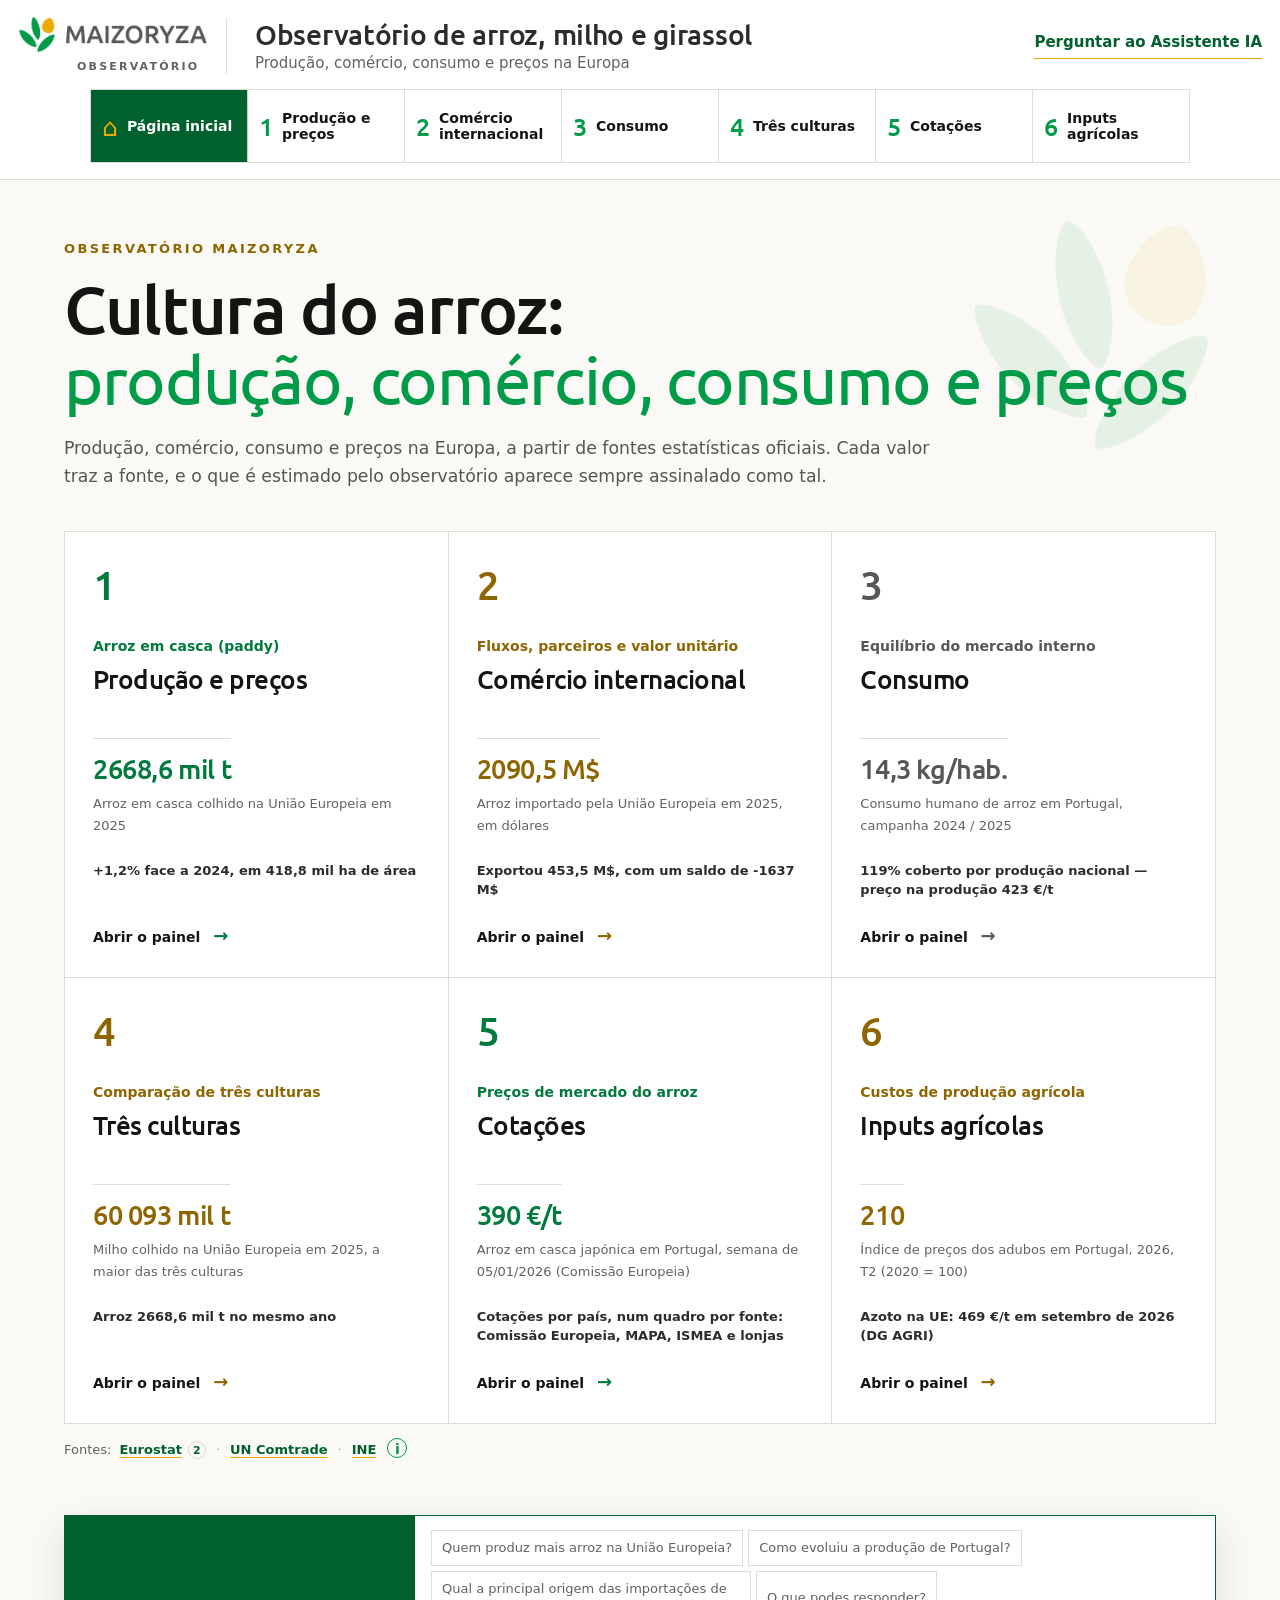
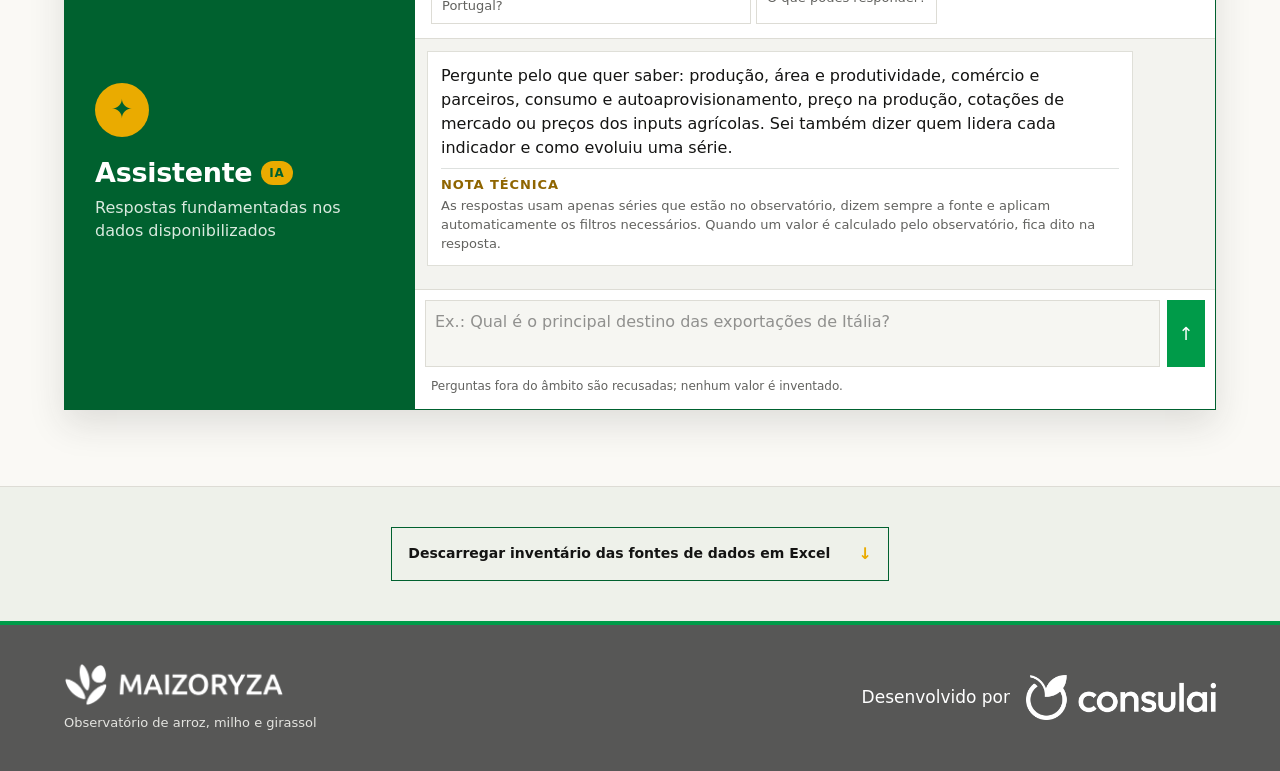
==== index.html @ d1c2bb82 "Adicionar index.html na raiz para o GitHub Pages" ====
<!doctype html>
<html lang="pt">
<head>
<meta charset="utf-8">
<base href="observatorio-maizoryza/">
<meta name="viewport" content="width=device-width,initial-scale=1,viewport-fit=cover">
<title>Observatório Maizoryza</title>
<meta name="description" content="Produção, comércio, consumo e preços de arroz, milho e girassol na Europa, a partir de fontes estatísticas oficiais.">
<link rel="icon" type="image/png" href="./favicon.png">
<link rel="stylesheet" href="./assets/index-Bw8ktwnq.css">
<style>body{margin:0;background:#faf9f5;color:#141413}</style>
</head>
<body>
<div id="root"></div>
<script type="module" src="./assets/index-DgbcGslH.js"></script>
</body>
</html>
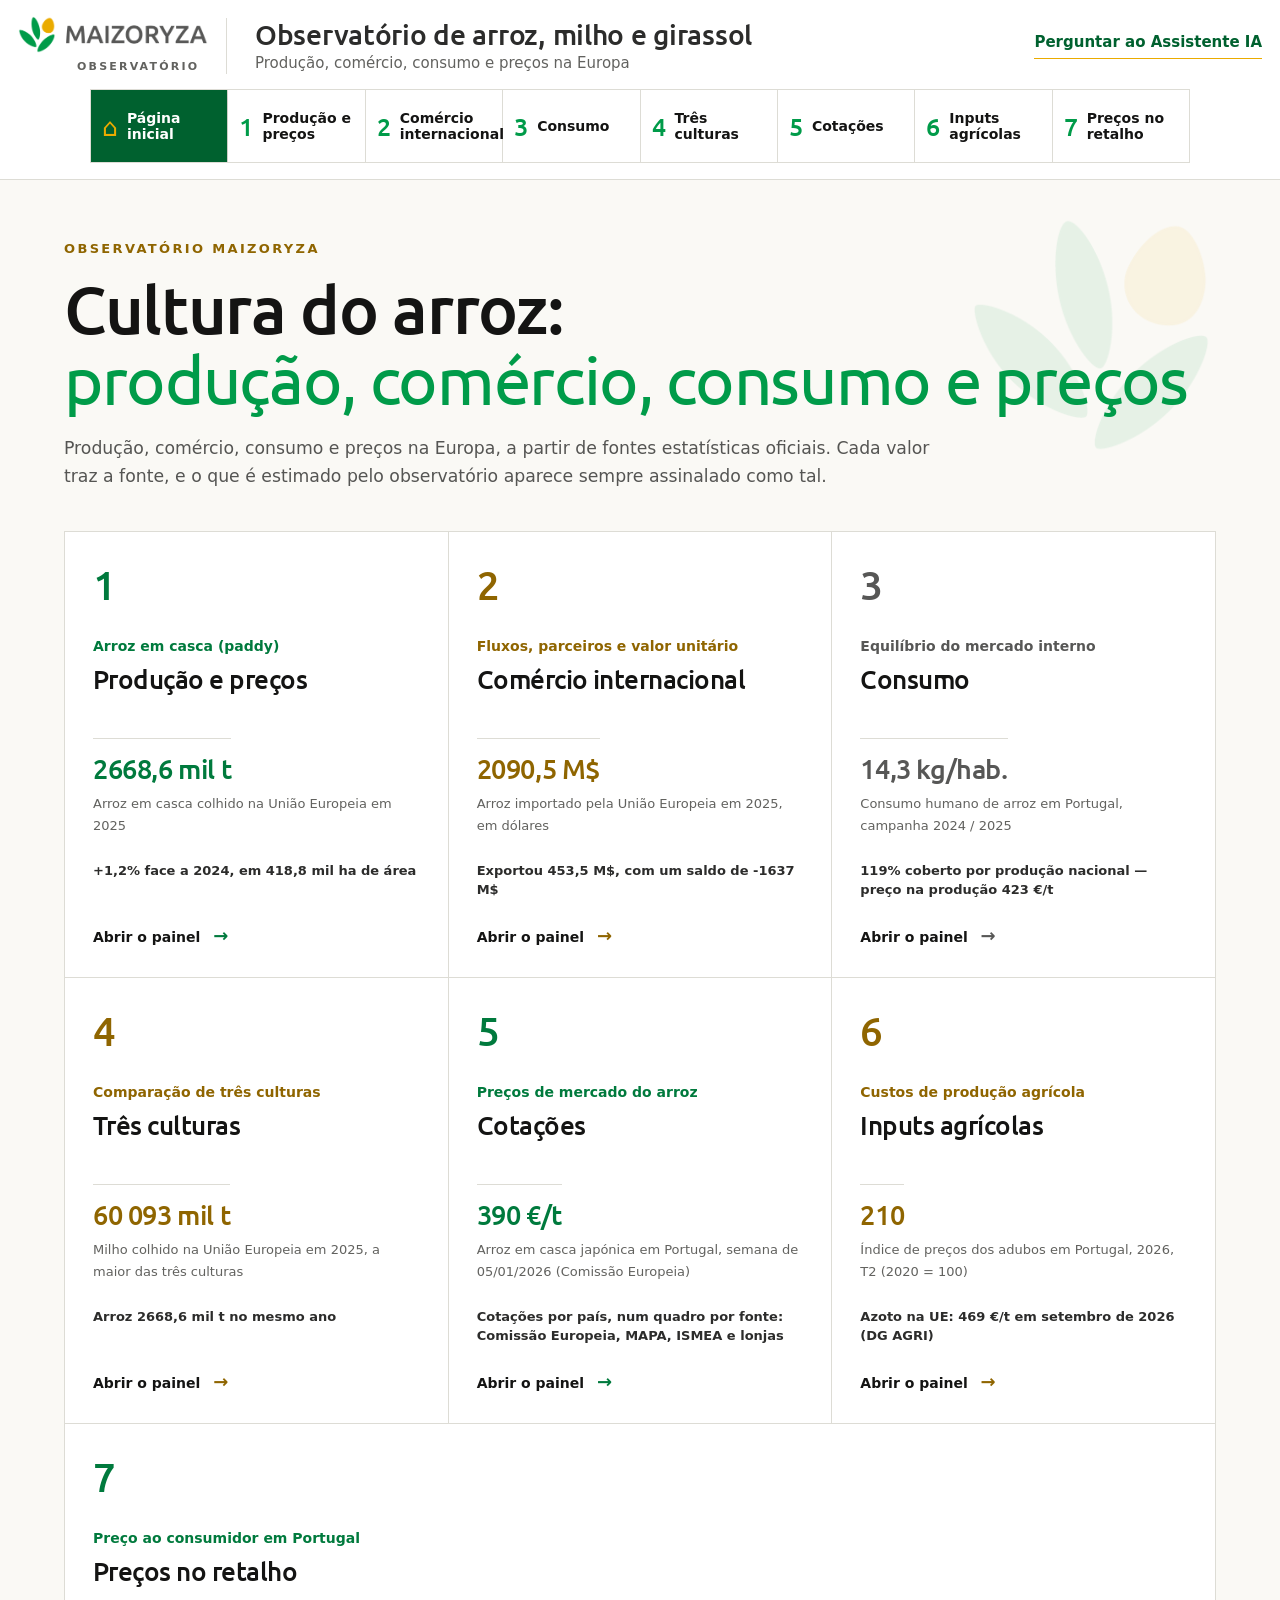
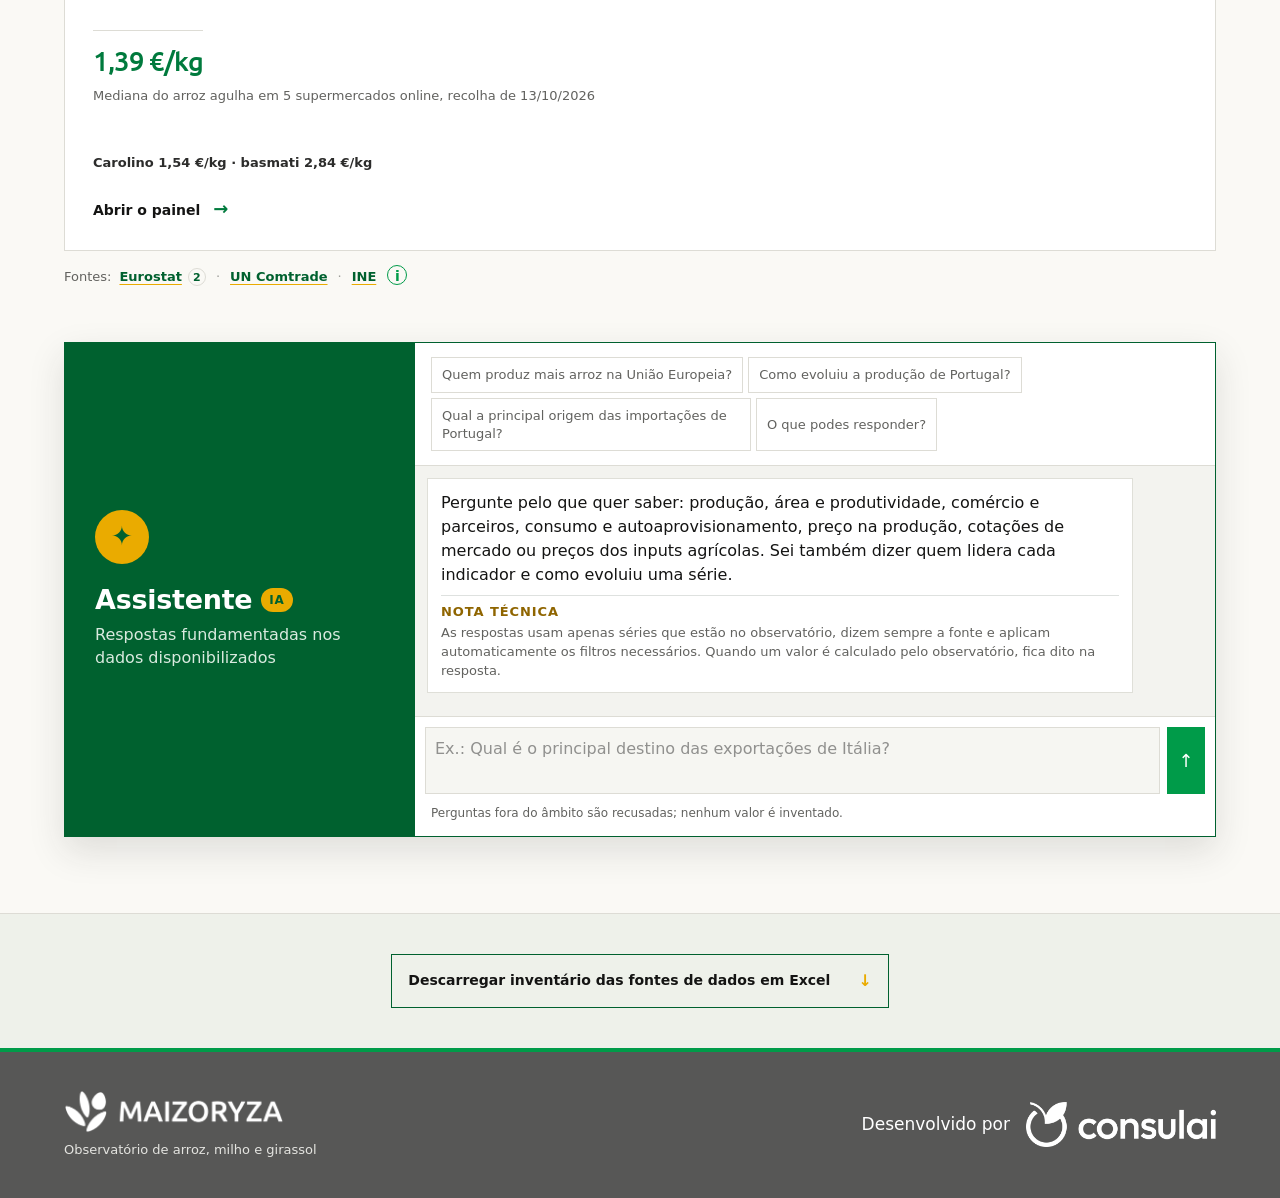
==== commit 827c2d23: "Add files via upload Nova pasta" ====
--- a/index.html
+++ b/index.html
@@ -7,11 +7,11 @@
 <title>Observatório Maizoryza</title>
 <meta name="description" content="Produção, comércio, consumo e preços de arroz, milho e girassol na Europa, a partir de fontes estatísticas oficiais.">
 <link rel="icon" type="image/png" href="./favicon.png">
-<link rel="stylesheet" href="./assets/index-Bw8ktwnq.css">
+<link rel="stylesheet" href="./assets/index-mz6c62658e.css">
 <style>body{margin:0;background:#faf9f5;color:#141413}</style>
 </head>
 <body>
 <div id="root"></div>
-<script type="module" src="./assets/index-DgbcGslH.js"></script>
+<script type="module" src="./assets/index-mzd6e31609.js"></script>
 </body>
 </html>
